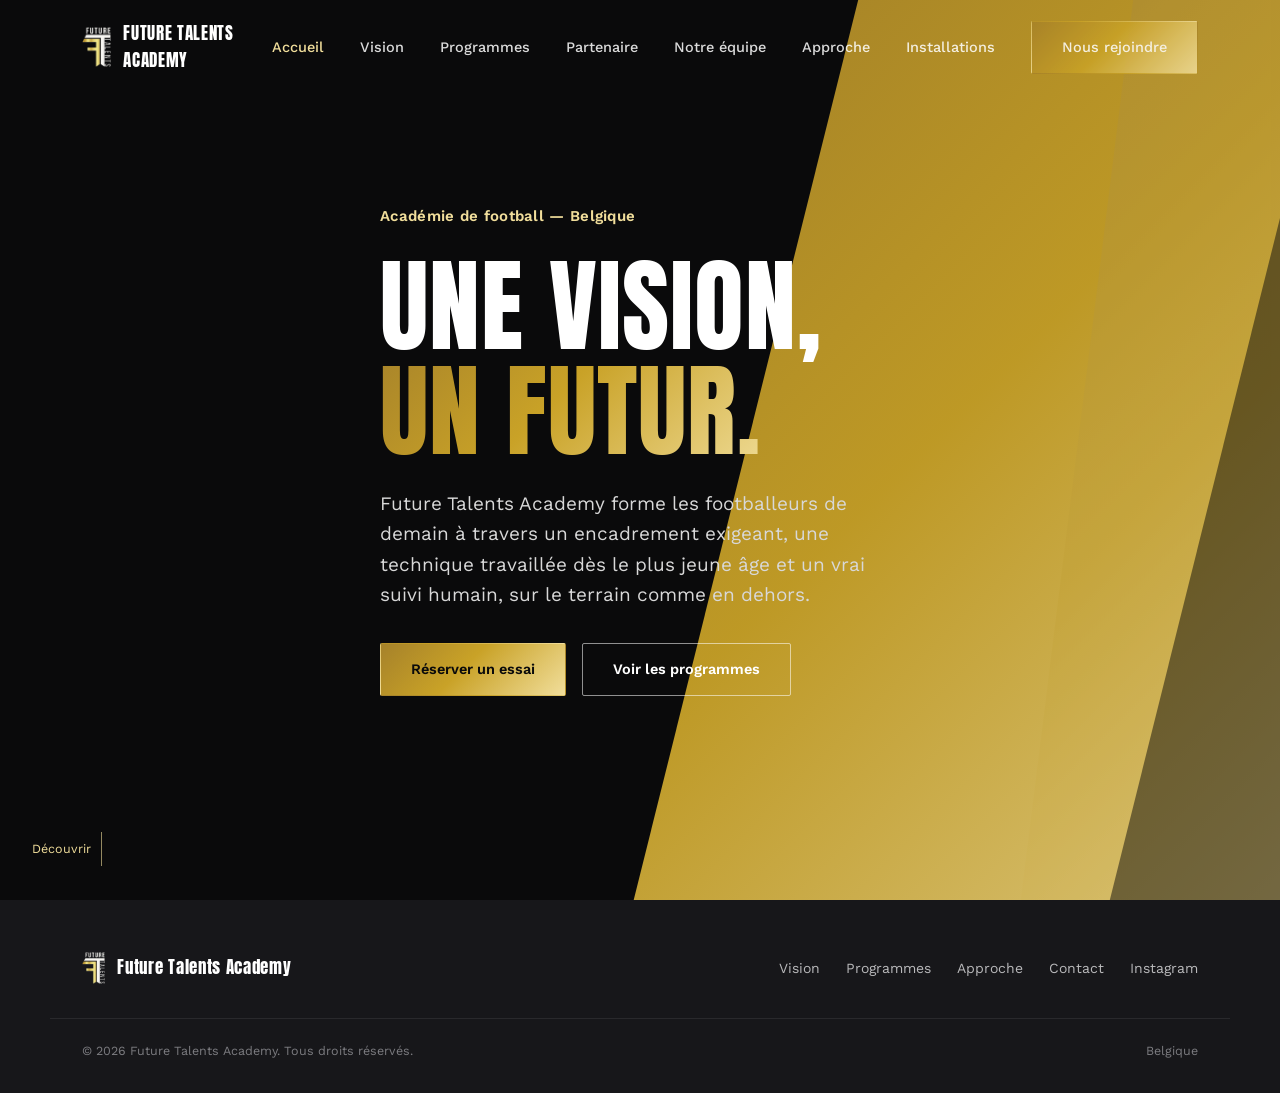
==== index.html @ 333c2875 "Add files via upload" ====
<!DOCTYPE html>
<html lang="fr">
<head>
<meta charset="UTF-8">
<meta name="viewport" content="width=device-width, initial-scale=1.0">
<title>Future Talents Academy — Une vision, un futur</title>
<meta name="description" content="Future Talents Academy — académie de football en Belgique. Formation technique, mentale et collective pour les joueurs de demain.">
<link rel="preconnect" href="https://fonts.googleapis.com">
<link rel="preconnect" href="https://fonts.gstatic.com" crossorigin>
<link href="https://fonts.googleapis.com/css2?family=Anton&family=Work+Sans:ital,wght@0,400;0,500;0,600;0,700;1,400&display=swap" rel="stylesheet">
<link rel="stylesheet" href="styles.css">
</head>
<body>

<header id="siteHeader">
  <div class="wrap">
    <a class="brand" href="index.html">
      <img src="[data-uri]" alt="Future Talents Academy">
      <span>FUTURE TALENTS<br>ACADEMY</span>
    </a>
    <nav class="links" id="navLinks">
      <a href="index.html" class="current">Accueil</a>
      <a href="vision.html">Vision</a>
      <a href="programmes.html">Programmes</a>
      <a href="partenaire.html">Partenaire</a>
      <a href="equipe.html">Notre équipe</a>
      <a href="approche.html">Approche</a>
      <a href="installations.html">Installations</a>
      <a href="contact.html" class="btn btn-gold">Nous rejoindre</a>
    </nav>
    <button class="nav-toggle" id="navToggle" aria-label="Ouvrir le menu" aria-expanded="false">
      <span></span><span></span><span></span>
    </button>
  </div>
</header>

<section class="hero" id="top">
  <div class="hero-flag"></div>
  <div class="hero-flag two"></div>
  <div class="wrap">
    <p class="kicker hero-reveal">Académie de football — Belgique</p>
    <h1 class="hero-reveal d1">Une vision,<br><em>un futur.</em></h1>
    <p class="lead hero-reveal d2">Future Talents Academy forme les footballeurs de demain à travers un encadrement exigeant, une technique travaillée dès le plus jeune âge et un vrai suivi humain, sur le terrain comme en dehors.</p>
    <div class="hero-ctas hero-reveal d3">
      <a href="contact.html" class="btn btn-gold">Réserver un essai</a>
      <a href="programmes.html" class="btn btn-outline">Voir les programmes</a>
    </div>
  </div>
  <div class="scroll-cue">Découvrir</div>
</section>

<footer>
  <div class="wrap">
    <a class="brand" href="index.html">
      <img src="[data-uri]" alt="Future Talents Academy" style="height:32px;">
      <span>Future Talents Academy</span>
    </a>
    <div class="foot-links">
      <a href="vision.html">Vision</a>
      <a href="programmes.html">Programmes</a>
      <a href="approche.html">Approche</a>
      <a href="contact.html">Contact</a>
      <a href="https://www.instagram.com/futuretalentsacademy/" target="_blank" rel="noopener">Instagram</a>
    </div>
  </div>
  <div class="wrap foot-bottom">
    <span>© 2026 Future Talents Academy. Tous droits réservés.</span>
    <span>Belgique</span>
  </div>
</footer>

<script src="script.js"></script>
</body>
</html>
---- styles.css ----
:root{
    --noir: #0a0a0b;
    --anthracite: #17171a;
    --creme: #f6f5f1;
    --blanc: #ffffff;
    --or-fonce: #a6822a;
    --or: #c9a227;
    --or-clair: #f1de9b;
    --gold-grad: linear-gradient(135deg, var(--or-fonce) 0%, var(--or) 45%, var(--or-clair) 100%);
    --text-muted: #8a8a8f;
    --max: 1180px;
  }

  *{ box-sizing:border-box; margin:0; padding:0; }
  html{ scroll-behavior:smooth; }
  body{
    font-family:'Work Sans', sans-serif;
    color: var(--noir);
    background: var(--creme);
    line-height:1.6;
    -webkit-font-smoothing:antialiased;
  }
  img{ max-width:100%; display:block; }
  a{ color:inherit; text-decoration:none; }
  h1,h2,h3{ font-family:'Anton', sans-serif; text-transform:uppercase; font-weight:400; letter-spacing:0.01em; line-height:1.02; }
  .wrap{ max-width:var(--max); margin:0 auto; padding:0 32px; }
  section{ padding:120px 0; }
  @media(max-width:720px){ section{ padding:80px 0; } .wrap{ padding:0 22px; } }

  /* focus visibility */
  a:focus-visible, button:focus-visible, input:focus-visible, textarea:focus-visible{
    outline:2px solid var(--or); outline-offset:3px;
  }
  @media (prefers-reduced-motion: reduce){
    *{ animation-duration:0.001ms !important; animation-iteration-count:1 !important; transition-duration:0.001ms !important; scroll-behavior:auto !important; }
  }

  /* ---------- NAV ---------- */
  header{
    position:fixed; top:0; left:0; right:0; z-index:100;
    padding:20px 0;
    transition: background 0.35s ease, padding 0.35s ease, box-shadow .35s ease;
  }
  header .wrap{ display:flex; align-items:center; justify-content:space-between; }
  header.scrolled{ background:rgba(10,10,11,0.92); padding:12px 0; box-shadow:0 6px 24px rgba(0,0,0,.25); backdrop-filter: blur(6px); }
  .brand{ display:flex; align-items:center; gap:12px; }
  .brand img{ height:40px; width:auto; }
  .brand span{ font-family:'Anton', sans-serif; font-size:17px; letter-spacing:0.04em; color:var(--blanc); }
  nav.links{ display:flex; gap:36px; align-items:center; }
  nav.links a{ color:var(--blanc); font-size:14.5px; font-weight:500; opacity:.85; transition:opacity .2s ease; position:relative; }
  nav.links a:hover{ opacity:1; }
  .btn{
    display:inline-flex; align-items:center; justify-content:center;
    padding:14px 30px; font-size:14.5px; font-weight:600;
    border-radius:2px; border:1px solid transparent; cursor:pointer;
    transition: transform .2s ease, box-shadow .2s ease, background .2s ease, color .2s ease;
  }
  .btn-gold{ background:var(--gold-grad); color:var(--noir); }
  .btn-gold:hover{ transform:translateY(-2px); box-shadow:0 10px 24px rgba(201,162,39,.35); }
  .btn-outline{ border-color:rgba(255,255,255,.55); color:var(--blanc); background:transparent; }
  .btn-outline:hover{ border-color:var(--or-clair); color:var(--or-clair); }
  .nav-toggle{ display:none; background:none; border:0; width:34px; height:24px; position:relative; cursor:pointer; }
  .nav-toggle span{ position:absolute; left:0; right:0; height:2px; background:var(--blanc); transition:.3s; }
  .nav-toggle span:nth-child(1){ top:0; }
  .nav-toggle span:nth-child(2){ top:11px; }
  .nav-toggle span:nth-child(3){ top:22px; }
  header.open .nav-toggle span:nth-child(1){ transform:translateY(11px) rotate(45deg); }
  header.open .nav-toggle span:nth-child(2){ opacity:0; }
  header.open .nav-toggle span:nth-child(3){ transform:translateY(-11px) rotate(-45deg); }

  @media(max-width:860px){
    nav.links{
      position:fixed; inset:0 0 0 auto; width:min(78vw,340px); height:100vh;
      background:var(--noir); flex-direction:column; justify-content:center; gap:30px;
      transform:translateX(100%); transition:transform .4s ease; padding:40px;
    }
    header.open nav.links{ transform:translateX(0); }
    nav.links a{ font-size:20px; }
    .nav-toggle{ display:block; z-index:110; }
    nav.links .btn{ margin-top:10px; }
  }

  /* ---------- HERO ---------- */
  .hero{
    position:relative; min-height:100vh; display:flex; align-items:center;
    background:var(--noir); color:var(--blanc); overflow:hidden;
    padding-top:120px;
  }
  .hero-flag{
    position:absolute; top:-10%; right:-6%; width:60%; height:130%;
    background:var(--gold-grad);
    clip-path: polygon(38% 0, 100% 0, 62% 100%, 0% 100%);
    opacity:.94;
  }
  .hero-flag.two{
    right:-16%; width:38%; opacity:.5; filter:saturate(0.85);
    clip-path: polygon(30% 0, 100% 0, 70% 100%, 0% 100%);
  }
  .hero .wrap{ position:relative; z-index:2; display:grid; grid-template-columns:1fr; gap:26px; max-width:720px; }
  .hero .kicker{ color:var(--or-clair); font-weight:600; font-size:15px; letter-spacing:.02em; }
  .hero h1{ font-size:clamp(3rem, 8vw, 6.4rem); color:var(--blanc); }
  .hero h1 em{ font-style:normal; background:var(--gold-grad); -webkit-background-clip:text; background-clip:text; color:transparent; }
  .hero p.lead{ font-size:19px; max-width:520px; color:#d8d8d8; }
  .hero-ctas{ display:flex; gap:16px; flex-wrap:wrap; margin-top:6px; }
  .hero-reveal{ opacity:0; transform:translateY(22px); animation:heroIn .9s ease forwards; }
  .hero-reveal.d1{ animation-delay:.1s; }
  .hero-reveal.d2{ animation-delay:.24s; }
  .hero-reveal.d3{ animation-delay:.38s; }
  .hero-reveal.d4{ animation-delay:.52s; }
  @keyframes heroIn{ to{ opacity:1; transform:translateY(0); } }

  .scroll-cue{ position:absolute; bottom:34px; left:32px; z-index:2; color:var(--or-clair); font-size:12.5px; display:flex; align-items:center; gap:10px; }
  .scroll-cue::after{ content:""; width:1px; height:34px; background:var(--or-clair); opacity:.6; }

  /* ---------- SECTION HEADINGS ---------- */
  .section-head{ max-width:640px; margin-bottom:56px; }
  .section-head h2{ font-size:clamp(2.1rem,4.4vw,3.4rem); }
  .section-head p{ margin-top:16px; font-size:17px; color:#4a4a4d; max-width:560px; }
  .on-dark .section-head p{ color:#c7c7c9; }

  /* ---------- VISION / PILIERS ---------- */
  .piliers{ display:grid; grid-template-columns:repeat(3,1fr); gap:2px; background:#e4e2da; border:1px solid #e4e2da; }
  .pilier{ background:var(--creme); padding:44px 34px; }
  .pilier .mark{ width:34px; height:22px; background:var(--gold-grad); clip-path:polygon(22% 0,100% 0,78% 100%,0 100%); margin-bottom:24px; }
  .pilier h3{ font-size:22px; margin-bottom:12px; }
  .pilier p{ color:#54545a; font-size:15.5px; }
  @media(max-width:820px){ .piliers{ grid-template-columns:1fr; } }

  /* ---------- PROGRAMMES ---------- */
  .programmes{ background:var(--anthracite); color:var(--blanc); }
  .prog-grid{ display:grid; grid-template-columns:repeat(4,1fr); gap:1px; background:rgba(255,255,255,.08); }
  .prog-card{ background:var(--anthracite); padding:38px 28px 34px; border-top:3px solid var(--or); }
  .prog-card .age{ font-family:'Anton',sans-serif; font-size:34px; color:var(--or-clair); }
  .prog-card h3{ font-size:19px; margin:14px 0 12px; }
  .prog-card p{ font-size:14.5px; color:#b9b9bb; }
  @media(max-width:980px){ .prog-grid{ grid-template-columns:1fr 1fr; } }
  @media(max-width:560px){ .prog-grid{ grid-template-columns:1fr; } }

  /* ---------- EQUIPE ---------- */
  .equipe{ background:var(--creme); }
  .eq-tabs{ display:flex; gap:10px; margin-bottom:44px; flex-wrap:wrap; }
  .eq-tab{
    padding:12px 22px; border:1px solid #d8d6cb; background:transparent;
    font-family:'Work Sans', sans-serif; font-size:14.5px; font-weight:600; color:#54545a;
    cursor:pointer; border-radius:2px; transition:.2s ease;
  }
  .eq-tab.active{ background:var(--noir); color:var(--blanc); border-color:var(--noir); }
  .eq-panel{ display:none; }
  .eq-panel.active{ display:grid; grid-template-columns:repeat(4,1fr); gap:2px; background:#e4e2da; border:1px solid #e4e2da; }
  .eq-card{ background:var(--blanc); padding:32px 24px; text-align:left; }
  .eq-avatar{
    width:56px; height:56px; border-radius:50%; background:var(--gold-grad);
    display:flex; align-items:center; justify-content:center;
    font-family:'Anton', sans-serif; font-size:19px; color:var(--noir); margin-bottom:18px;
  }
  .eq-card h4{ font-size:16.5px; font-weight:600; }
  .eq-card .eq-tag{ font-size:12.5px; color:var(--or-fonce); font-weight:600; margin-top:3px; }
  .eq-card p{ font-size:14px; color:#5a5a5f; margin-top:10px; }
  @media(max-width:980px){ .eq-panel.active{ grid-template-columns:1fr 1fr; } }
  @media(max-width:560px){ .eq-panel.active{ grid-template-columns:1fr; } }

  /* ---------- PARTENAIRE ---------- */
  .partner{ background:var(--creme); padding:64px 0; border-bottom:1px solid #e4e2da; }
  .partner .wrap{ display:flex; align-items:center; justify-content:space-between; gap:40px; flex-wrap:wrap; }
  .partner-text{ max-width:600px; }
  .partner .eyebrow{ font-size:13px; font-weight:600; color:var(--or-fonce); }
  .partner h3{ font-family:'Anton', sans-serif; font-size:clamp(1.5rem,2.6vw,2.1rem); margin-top:8px; }
  .partner p{ margin-top:10px; font-size:15.5px; color:#54545a; max-width:520px; }
  .partner-badge{
    display:flex; align-items:center; gap:16px; padding:14px 26px;
    border:1px solid #dcdace; background:var(--blanc); flex:none;
  }
  .partner-badge img{ height:56px; width:auto; }
  .partner-badge span{ font-family:'Anton', sans-serif; font-size:17px; letter-spacing:.01em; }
  @media(max-width:640px){ .partner .wrap{ flex-direction:column; align-items:flex-start; } }

  /* ---------- APPROCHE / QUOTE ---------- */
  .approche .wrap{ display:grid; grid-template-columns:1.1fr .9fr; gap:70px; align-items:start; }
  .approche blockquote{ font-family:'Anton', sans-serif; font-size:clamp(1.9rem,3.6vw,2.9rem); line-height:1.14; text-transform:none; }
  .approche blockquote span{ display:block; }
  .approche-values{ display:flex; flex-direction:column; gap:22px; padding-top:8px; }
  .val{ display:flex; gap:16px; align-items:flex-start; border-top:1px solid #e0ded4; padding-top:18px; }
  .val .mark{ width:10px; height:10px; margin-top:6px; background:var(--gold-grad); flex:none; transform:rotate(20deg); }
  .val h4{ font-size:16.5px; font-weight:600; }
  .val p{ font-size:14.5px; color:#5a5a5f; margin-top:4px; }
  @media(max-width:860px){ .approche .wrap{ grid-template-columns:1fr; } }

  /* ---------- INSTALLATIONS ---------- */
  .installations{ background:var(--creme); }
  .inst-grid{ display:grid; grid-template-columns:1.3fr .7fr; grid-template-rows:220px 220px; gap:18px; }
  .inst-grid > div{ position:relative; overflow:hidden; border-radius:2px; }
  .inst-a{ grid-row:1/3; }
  .inst-tile{ width:100%; height:100%; background:var(--noir); position:relative; background-size:cover; background-position:center; }
  .inst-tile .cap{ position:absolute; left:0; right:0; bottom:0; padding:20px 22px; color:var(--blanc); z-index:2; }
  .inst-tile .cap h4{ font-family:'Anton',sans-serif; font-size:17px; }
  .inst-tile .cap p{ font-size:13px; color:#cfcfd1; margin-top:4px; }
  .inst-tile::before{ content:""; position:absolute; inset:0; background:linear-gradient(0deg, rgba(0,0,0,.78) 0%, rgba(0,0,0,.05) 55%); z-index:1; }
  .pitch::after{ content:""; position:absolute; inset:0; background-image:repeating-linear-gradient( 90deg, rgba(255,255,255,.05) 0 2px, transparent 2px 90px); }
  .goldwash::after{ content:""; position:absolute; inset:0; background:var(--gold-grad); opacity:.28; mix-blend-mode:overlay; }
  @media(max-width:760px){ .inst-grid{ grid-template-columns:1fr; grid-template-rows:auto; } .inst-a{ grid-row:auto; height:220px; } }

  /* ---------- CONTACT ---------- */
  .contact{ background:var(--noir); color:var(--blanc); position:relative; overflow:hidden; }
  .contact .wrap{ display:grid; grid-template-columns:.9fr 1.1fr; gap:70px; position:relative; z-index:2; }
  .contact h2{ font-size:clamp(2.1rem,4.4vw,3.2rem); }
  .contact-info p.lead{ color:#c7c7c9; margin-top:16px; font-size:16px; max-width:420px; }
  .info-list{ margin-top:36px; display:flex; flex-direction:column; gap:20px; }
  .info-list a, .info-list div{ display:flex; flex-direction:column; gap:2px; font-size:15px; }
  .info-list .label{ color:var(--or-clair); font-size:12.5px; font-weight:600; letter-spacing:.03em; }
  .form-grid{ display:grid; grid-template-columns:1fr 1fr; gap:16px; }
  .form-grid .full{ grid-column:1/-1; }
  label{ display:block; font-size:13px; color:#c7c7c9; margin-bottom:7px; }
  input, textarea, select{
    width:100%; background:rgba(255,255,255,.06); border:1px solid rgba(255,255,255,.18);
    color:var(--blanc); padding:13px 14px; font-family:inherit; font-size:14.5px; border-radius:2px;
  }
  input::placeholder, textarea::placeholder{ color:#77777a; }
  textarea{ resize:vertical; min-height:100px; }
  form .submit-row{ margin-top:8px; display:flex; align-items:center; gap:18px; flex-wrap:wrap; }
  .form-note{ font-size:13px; color:#8a8a8f; }
  .form-success{ display:none; color:var(--or-clair); font-size:14.5px; margin-top:14px; }
  .form-success.show{ display:block; }

  /* ---------- FOOTER ---------- */
  footer{ background:var(--anthracite); color:#b9b9bb; padding:52px 0 32px; }
  footer .wrap{ display:flex; justify-content:space-between; align-items:center; flex-wrap:wrap; gap:24px; }
  footer .brand span{ color:var(--blanc); }
  .foot-links{ display:flex; gap:26px; flex-wrap:wrap; font-size:14px; }
  .foot-links a:hover{ color:var(--or-clair); }
  .foot-bottom{ border-top:1px solid rgba(255,255,255,.08); margin-top:34px; padding-top:22px; font-size:12.5px; display:flex; justify-content:space-between; flex-wrap:wrap; gap:10px; color:#7c7c80; }

/* ---------- NAV ACTIVE STATE (multi-page) ---------- */
nav.links a.current{ opacity:1; }
nav.links a.current:not(.btn){ color:var(--or-clair); }
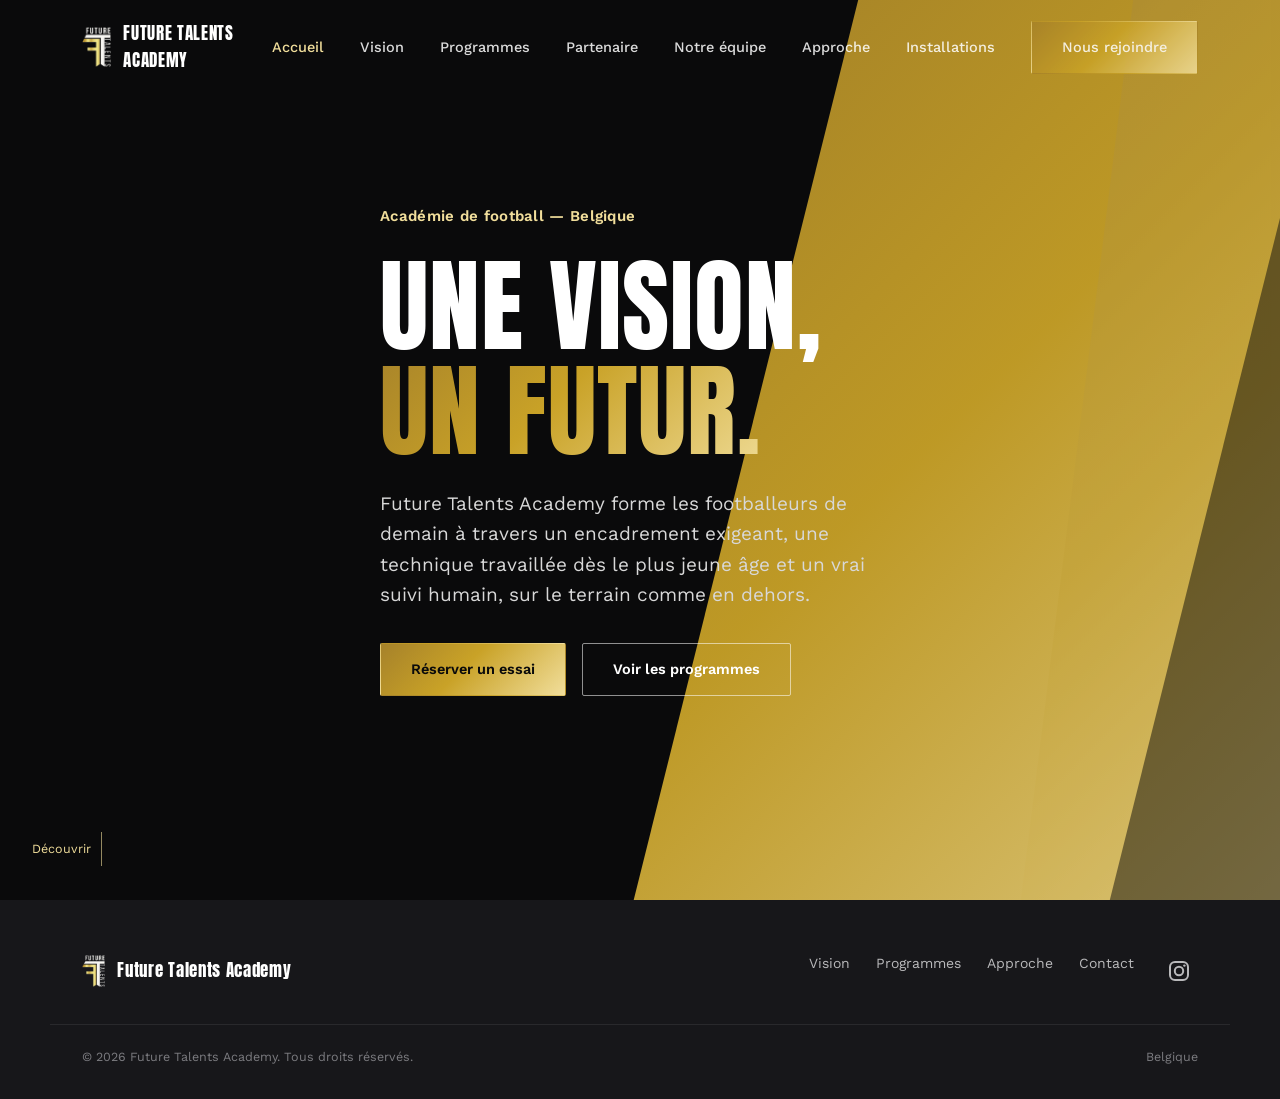
==== commit 21ccc81a: "Add files via upload" ====
--- a/index.html
+++ b/index.html
@@ -60,7 +60,7 @@
       <a href="programmes.html">Programmes</a>
       <a href="approche.html">Approche</a>
       <a href="contact.html">Contact</a>
-      <a href="https://www.instagram.com/futuretalentsacademy/" target="_blank" rel="noopener">Instagram</a>
+      <a class="instagram-link" href="https://www.instagram.com/futuretalentsacademy/" target="_blank" rel="noopener" aria-label="Instagram du club" title="Instagram du club"><svg class="instagram-icon" viewBox="0 0 24 24" aria-hidden="true" focusable="false"><rect x="3" y="3" width="18" height="18" rx="5" ry="5" fill="none" stroke="currentColor" stroke-width="2"/><circle cx="12" cy="12" r="4.2" fill="none" stroke="currentColor" stroke-width="2"/><circle cx="17.4" cy="6.6" r="1.2" fill="currentColor"/></svg></a>
     </div>
   </div>
   <div class="wrap foot-bottom">
--- a/styles.css
+++ b/styles.css
@@ -166,12 +166,12 @@
   .partner-text{ max-width:600px; }
   .partner .eyebrow{ font-size:13px; font-weight:600; color:var(--or-fonce); }
   .partner h3{ font-family:'Anton', sans-serif; font-size:clamp(1.5rem,2.6vw,2.1rem); margin-top:8px; }
-  .partner p{ margin-top:10px; font-size:15.5px; color:#54545a; max-width:520px; }
+  .partner p{ margin-top:10px; font-size:15.5px; color:#54545a; max-width:520px; text-align:justify; }
   .partner-badge{
     display:flex; align-items:center; gap:16px; padding:14px 26px;
     border:1px solid #dcdace; background:var(--blanc); flex:none;
   }
-  .partner-badge img{ height:56px; width:auto; }
+  .partner-badge img{ height:110px; width:auto; }
   .partner-badge span{ font-family:'Anton', sans-serif; font-size:17px; letter-spacing:.01em; }
   @media(max-width:640px){ .partner .wrap{ flex-direction:column; align-items:flex-start; } }
 
@@ -233,3 +233,35 @@
 /* ---------- NAV ACTIVE STATE (multi-page) ---------- */
 nav.links a.current{ opacity:1; }
 nav.links a.current:not(.btn){ color:var(--or-clair); }
+
+/* Photos des joueurs dans la page équipe */
+.eq-photo-link,
+.eq-avatar-link{ display:block; width:max-content; text-decoration:none; color:inherit; }
+.eq-photo{
+  width:96px; height:96px; border-radius:50%; overflow:hidden; margin:0 auto 16px;
+  background:#f2f0e9; display:flex; align-items:center; justify-content:center;
+}
+.eq-photo img{ width:100%; height:100%; object-fit:contain; display:block; }
+.eq-photo-link:hover .eq-photo,
+.eq-avatar-link:hover .eq-avatar{ transform:scale(1.04); }
+.eq-photo, .eq-avatar{ transition:transform .2s ease; }
+/* Instagram */
+.instagram-link {
+  display: inline-flex;
+  align-items: center;
+  justify-content: center;
+  width: 38px;
+  height: 38px;
+  border-radius: 50%;
+  color: inherit;
+  text-decoration: none;
+  transition: transform .2s ease, opacity .2s ease;
+}
+.instagram-link:hover {
+  transform: scale(1.1);
+  opacity: .8;
+}
+.instagram-icon {
+  width: 24px;
+  height: 24px;
+}
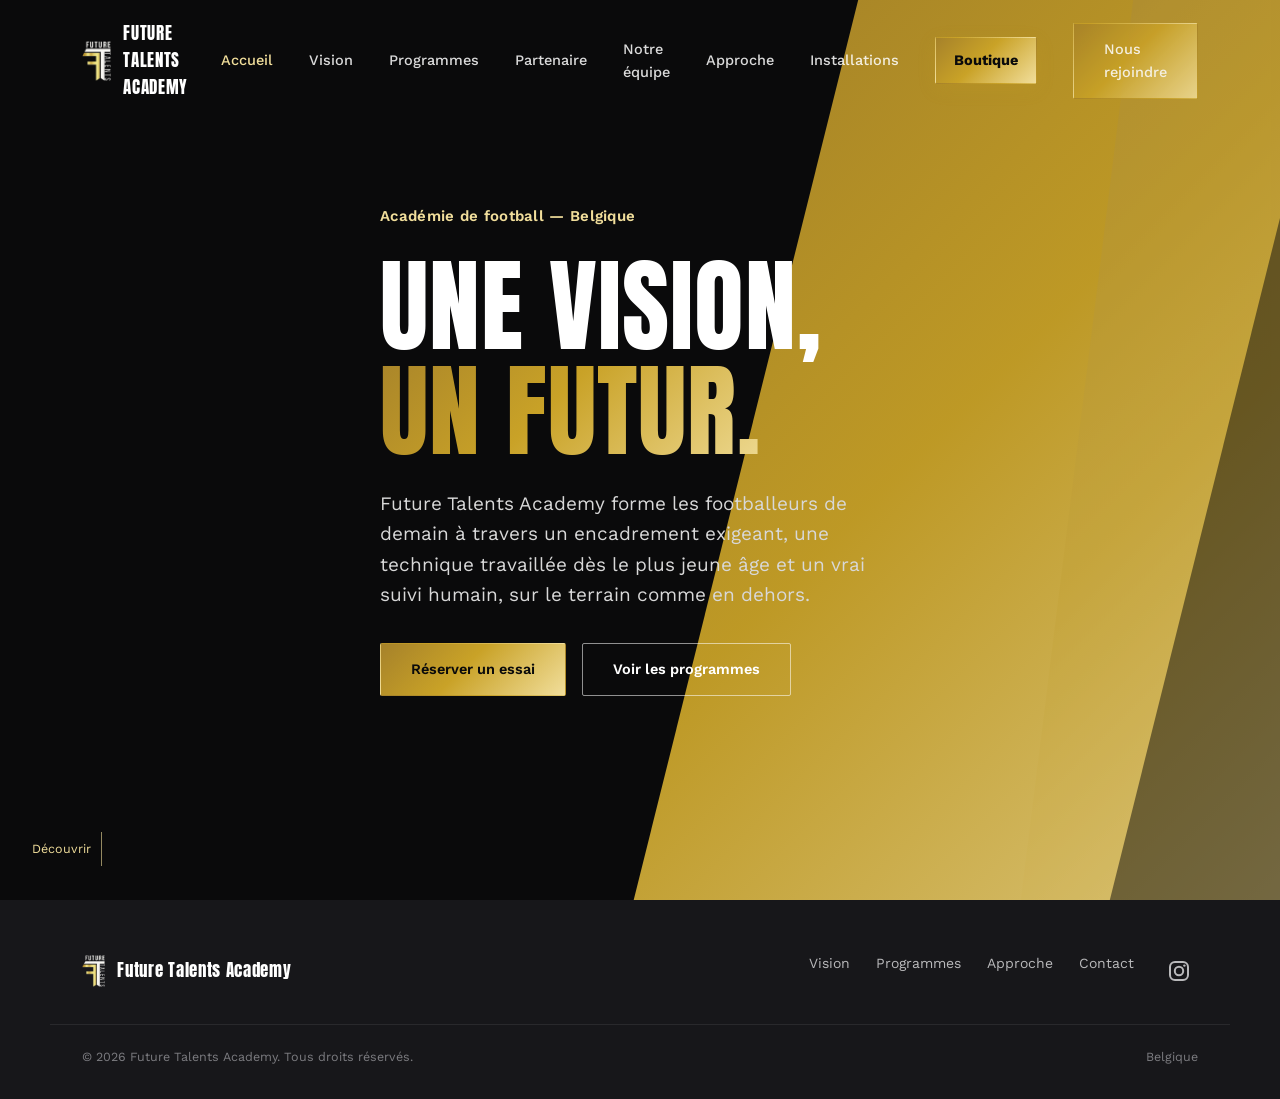
==== commit b8c46622: "Add files via upload" ====
--- a/index.html
+++ b/index.html
@@ -26,6 +26,7 @@
       <a href="equipe.html">Notre équipe</a>
       <a href="approche.html">Approche</a>
       <a href="installations.html">Installations</a>
+      <a href="boutique.html" class="btn btn-boutique">Boutique</a>
       <a href="contact.html" class="btn btn-gold">Nous rejoindre</a>
     </nav>
     <button class="nav-toggle" id="navToggle" aria-label="Ouvrir le menu" aria-expanded="false">
--- a/styles.css
+++ b/styles.css
@@ -265,3 +265,22 @@
   width: 24px;
   height: 24px;
 }
+
+
+/* Boutique */
+.btn-boutique{background:var(--gold-grad);color:var(--noir)!important;opacity:1!important;padding:11px 18px;font-weight:700!important;border-radius:2px;box-shadow:0 5px 18px rgba(201,162,39,.16)}
+.btn-boutique:hover{transform:translateY(-2px);box-shadow:0 10px 24px rgba(201,162,39,.32)}
+.btn-boutique.current{box-shadow:0 0 0 2px rgba(241,222,155,.45),0 8px 22px rgba(201,162,39,.25)}
+.boutique-page{background:var(--creme);min-height:100vh}
+.boutique-hero{position:relative;overflow:hidden;background:var(--noir);color:var(--blanc);padding:170px 0 90px}
+.boutique-hero:before{content:"";position:absolute;top:-20%;right:-10%;width:52%;height:145%;background:var(--gold-grad);clip-path:polygon(34% 0,100% 0,66% 100%,0 100%);opacity:.9}
+.boutique-hero:after{content:"";position:absolute;top:-15%;right:-18%;width:38%;height:135%;background:var(--gold-grad);clip-path:polygon(30% 0,100% 0,70% 100%,0 100%);opacity:.32}
+.boutique-hero .wrap{position:relative;z-index:2}.boutique-kicker{color:var(--or-clair);font-size:14px;font-weight:600;letter-spacing:.08em;text-transform:uppercase;margin-bottom:14px}
+.boutique-hero h1{color:var(--blanc);font-size:clamp(3.2rem,8vw,6.5rem);max-width:720px}.boutique-hero h1 em{font-style:normal;background:var(--gold-grad);-webkit-background-clip:text;background-clip:text;color:transparent}
+.boutique-lead{margin-top:24px;max-width:560px;color:#d8d8d8;font-size:18px}.boutique-strip{height:6px;background:var(--gold-grad)}
+.boutique-section{padding:90px 0}.boutique-head{margin-bottom:42px}.boutique-head h2{font-size:clamp(2.1rem,4vw,3.4rem)}.boutique-head p{color:#68686d;max-width:620px;margin-top:12px}
+.boutique-grid{display:grid;grid-template-columns:repeat(2,minmax(0,1fr));gap:20px}.shop-card{background:var(--blanc);border:1px solid #e3e0d8;padding:28px;display:flex;flex-direction:column;gap:20px;transition:transform .2s ease,box-shadow .2s ease,border-color .2s ease}.shop-card:hover{transform:translateY(-3px);box-shadow:0 16px 35px rgba(10,10,11,.08);border-color:rgba(201,162,39,.55)}
+.shop-card-top{display:flex;align-items:center;gap:18px}.shop-icon{width:58px;height:58px;flex:none;color:var(--or-fonce)}.shop-name{font-family:'Anton',sans-serif;text-transform:uppercase;font-size:25px;line-height:1}.shop-price{margin-top:6px;color:var(--or-fonce);font-size:15px;font-weight:700}
+.shop-controls{display:flex;gap:10px;align-items:center;flex-wrap:wrap;margin-top:auto}.shop-controls select{flex:1;min-width:145px;border:1px solid #dedbd2;background:#fff;padding:11px 12px;font:inherit}.shop-qty{display:flex;align-items:center;border:1px solid #dedbd2}.shop-qty button{width:38px;height:42px;border:0;background:transparent;font-size:18px;cursor:pointer}.shop-qty span{width:30px;text-align:center;font-size:14px}.shop-add{border:0;background:var(--noir);color:var(--blanc);padding:12px 17px;font:600 14px 'Work Sans',sans-serif;cursor:pointer;transition:background .2s ease,color .2s ease,transform .2s ease}.shop-add:hover{background:var(--or);color:var(--noir);transform:translateY(-1px)}.shop-add.added{background:var(--or-clair);color:var(--noir)}
+.boutique-order{background:var(--anthracite);color:var(--blanc);padding:90px 0}.boutique-order h2{color:var(--blanc)}.order-intro{color:#aaaab0;max-width:620px;margin-top:12px;margin-bottom:35px}.order-list{list-style:none;margin:0 0 24px;padding:0;border-top:1px solid #303035}.order-list li{display:flex;justify-content:space-between;gap:20px;padding:16px 0;border-bottom:1px solid #303035}.order-item-name{color:#f2f2f0}.order-item-meta{color:#9999a0;font-size:13px}.order-remove{border:0;background:transparent;color:#9999a0;text-decoration:underline;cursor:pointer;margin-left:12px}.shop-empty{color:#898990;font-size:14px;padding:16px 0}.order-total{display:flex;justify-content:space-between;border-top:1px solid var(--or);padding-top:17px;margin-bottom:34px;font-size:20px;font-weight:700}.order-form{display:grid;grid-template-columns:1fr 1fr;gap:15px;max-width:620px}.order-form label{display:flex;flex-direction:column;gap:7px;color:#c8c8ca;font-size:13px}.order-form input{padding:12px;border:1px solid #39393f;background:#0f0f11;color:var(--blanc);font:14px 'Work Sans',sans-serif}.order-form .full,.order-submit{grid-column:1/-1}.order-submit{border:0;background:var(--gold-grad);color:var(--noir);padding:14px 20px;font:700 15px 'Work Sans',sans-serif;cursor:pointer;margin-top:5px}.order-submit:disabled{opacity:.35;cursor:not-allowed}.order-note{max-width:620px;color:#898990;font-size:13px;margin-top:17px}
+@media(max-width:900px){nav.links{gap:20px}}@media(max-width:720px){.boutique-hero{padding:140px 0 75px}.boutique-hero:before{right:-45%;width:85%;opacity:.55}.boutique-hero:after{right:-50%;width:65%;opacity:.2}.boutique-grid{grid-template-columns:1fr}.boutique-section,.boutique-order{padding:70px 0}.order-form{grid-template-columns:1fr}.order-form .full,.order-submit{grid-column:auto}.shop-controls select{min-width:130px}}
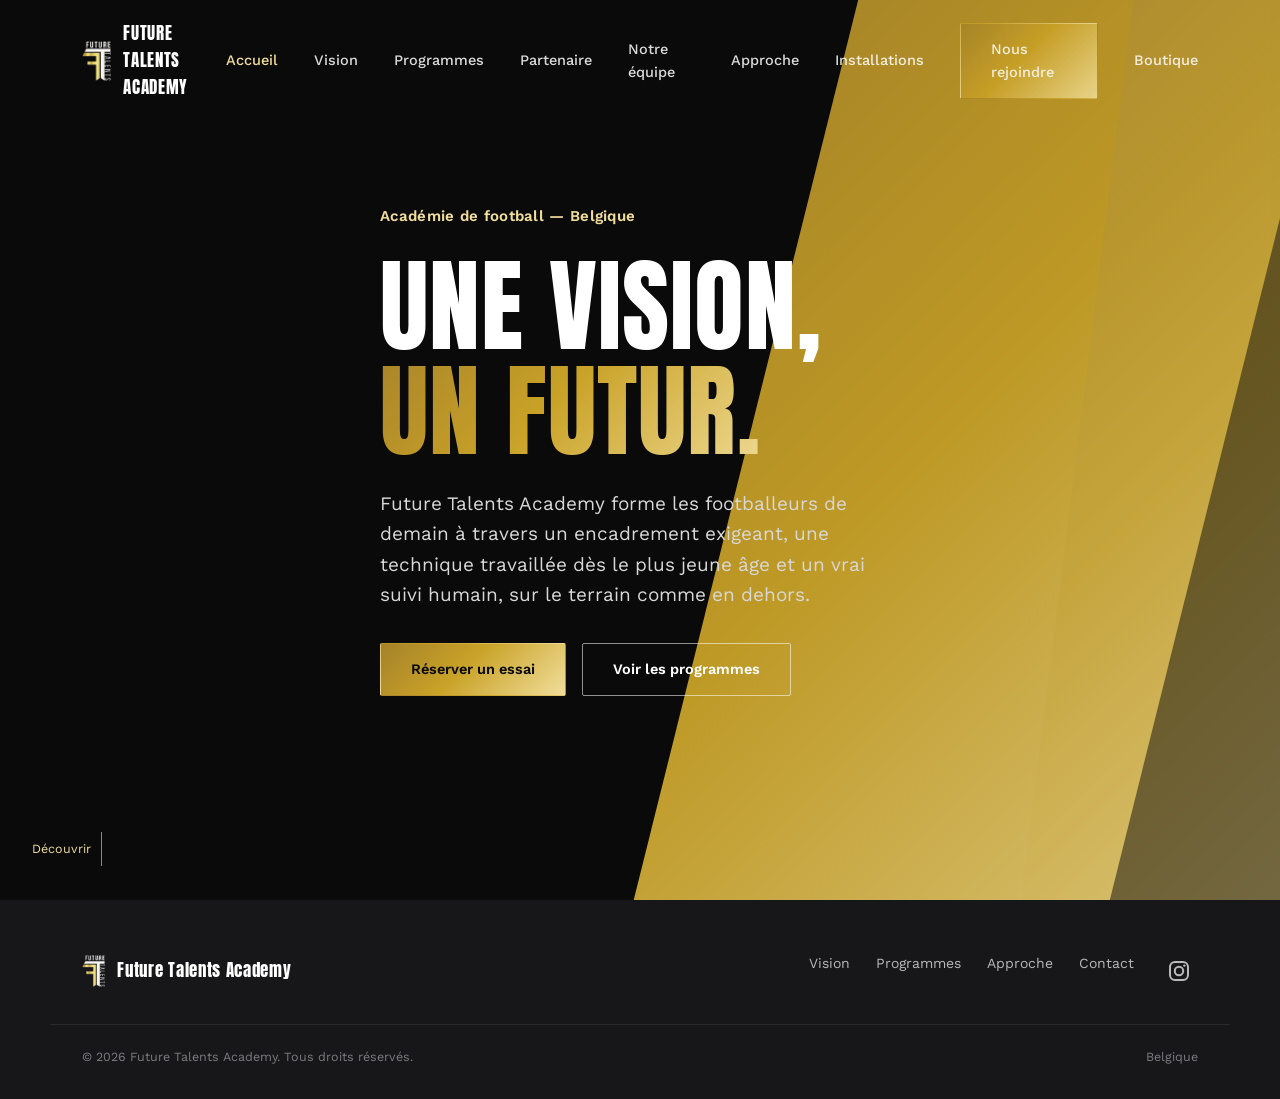
==== commit c12b98f4: "Add files via upload" ====
--- a/index.html
+++ b/index.html
@@ -9,6 +9,14 @@
 <link rel="preconnect" href="https://fonts.gstatic.com" crossorigin>
 <link href="https://fonts.googleapis.com/css2?family=Anton&family=Work+Sans:ital,wght@0,400;0,500;0,600;0,700;1,400&display=swap" rel="stylesheet">
 <link rel="stylesheet" href="styles.css">
+
+<style>
+.shop-link {
+  display: inline-block;
+  text-decoration: none;
+  cursor: pointer;
+}
+</style>
 </head>
 <body>
 
@@ -26,9 +34,9 @@
       <a href="equipe.html">Notre équipe</a>
       <a href="approche.html">Approche</a>
       <a href="installations.html">Installations</a>
-      <a href="boutique.html" class="btn btn-boutique">Boutique</a>
       <a href="contact.html" class="btn btn-gold">Nous rejoindre</a>
-    </nav>
+      <a href="boutique.html" class="shop-link">Boutique</a>
+</nav>
     <button class="nav-toggle" id="navToggle" aria-label="Ouvrir le menu" aria-expanded="false">
       <span></span><span></span><span></span>
     </button>
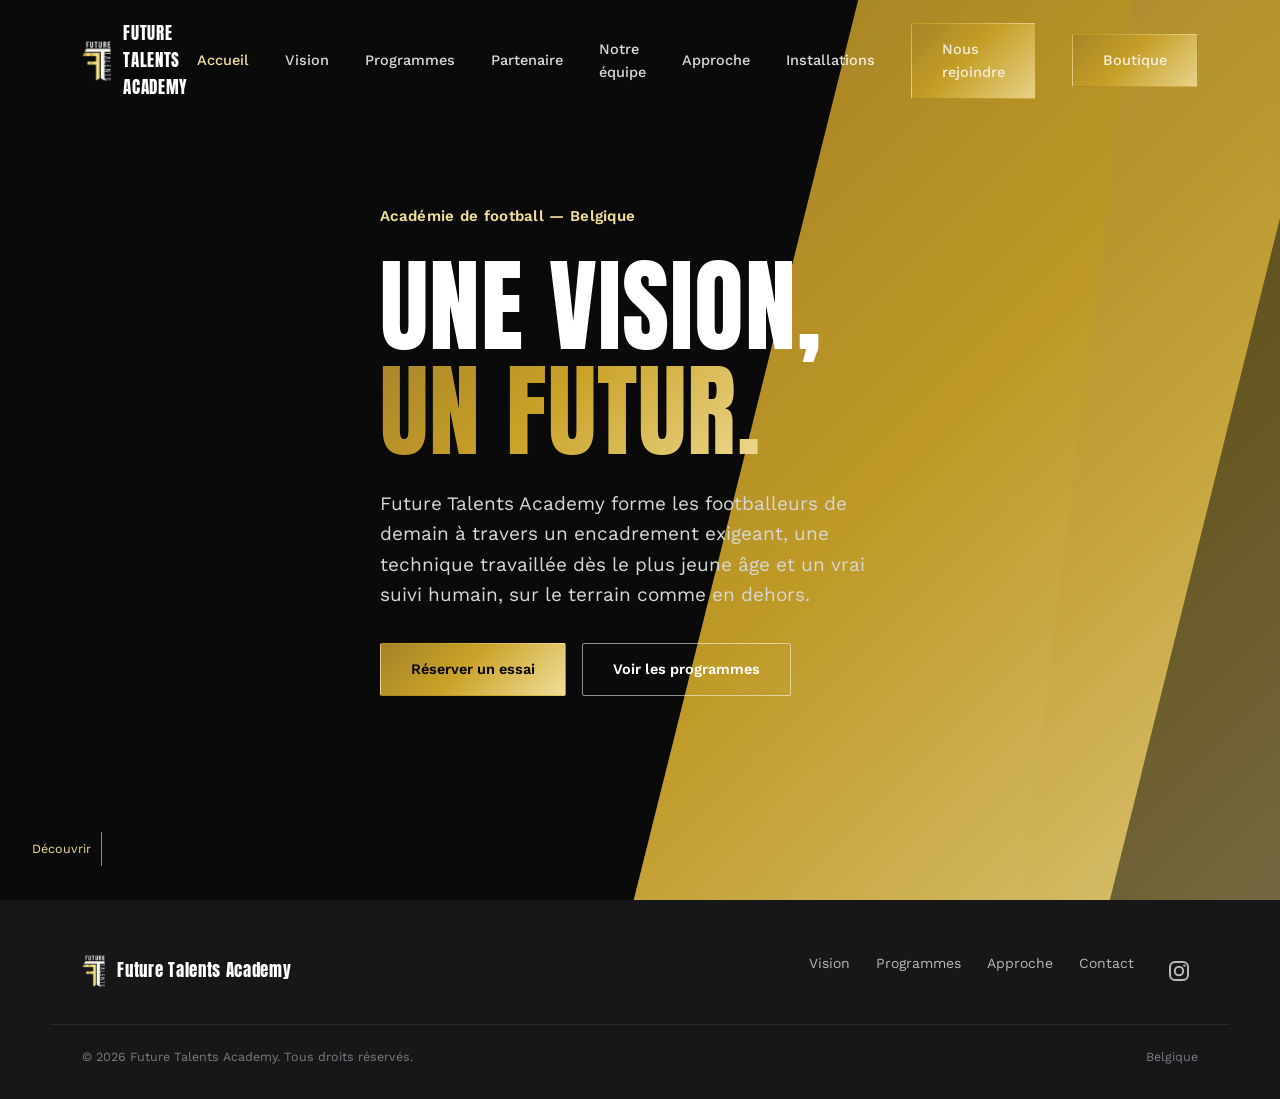
==== commit 85b1bf79: "Add files via upload" ====
--- a/index.html
+++ b/index.html
@@ -10,13 +10,6 @@
 <link href="https://fonts.googleapis.com/css2?family=Anton&family=Work+Sans:ital,wght@0,400;0,500;0,600;0,700;1,400&display=swap" rel="stylesheet">
 <link rel="stylesheet" href="styles.css">
 
-<style>
-.shop-link {
-  display: inline-block;
-  text-decoration: none;
-  cursor: pointer;
-}
-</style>
 </head>
 <body>
 
@@ -35,7 +28,7 @@
       <a href="approche.html">Approche</a>
       <a href="installations.html">Installations</a>
       <a href="contact.html" class="btn btn-gold">Nous rejoindre</a>
-      <a href="boutique.html" class="shop-link">Boutique</a>
+      <a href="boutique.html" class="btn btn-gold">Boutique</a>
 </nav>
     <button class="nav-toggle" id="navToggle" aria-label="Ouvrir le menu" aria-expanded="false">
       <span></span><span></span><span></span>
--- a/styles.css
+++ b/styles.css
@@ -265,22 +265,3 @@
   width: 24px;
   height: 24px;
 }
-
-
-/* Boutique */
-.btn-boutique{background:var(--gold-grad);color:var(--noir)!important;opacity:1!important;padding:11px 18px;font-weight:700!important;border-radius:2px;box-shadow:0 5px 18px rgba(201,162,39,.16)}
-.btn-boutique:hover{transform:translateY(-2px);box-shadow:0 10px 24px rgba(201,162,39,.32)}
-.btn-boutique.current{box-shadow:0 0 0 2px rgba(241,222,155,.45),0 8px 22px rgba(201,162,39,.25)}
-.boutique-page{background:var(--creme);min-height:100vh}
-.boutique-hero{position:relative;overflow:hidden;background:var(--noir);color:var(--blanc);padding:170px 0 90px}
-.boutique-hero:before{content:"";position:absolute;top:-20%;right:-10%;width:52%;height:145%;background:var(--gold-grad);clip-path:polygon(34% 0,100% 0,66% 100%,0 100%);opacity:.9}
-.boutique-hero:after{content:"";position:absolute;top:-15%;right:-18%;width:38%;height:135%;background:var(--gold-grad);clip-path:polygon(30% 0,100% 0,70% 100%,0 100%);opacity:.32}
-.boutique-hero .wrap{position:relative;z-index:2}.boutique-kicker{color:var(--or-clair);font-size:14px;font-weight:600;letter-spacing:.08em;text-transform:uppercase;margin-bottom:14px}
-.boutique-hero h1{color:var(--blanc);font-size:clamp(3.2rem,8vw,6.5rem);max-width:720px}.boutique-hero h1 em{font-style:normal;background:var(--gold-grad);-webkit-background-clip:text;background-clip:text;color:transparent}
-.boutique-lead{margin-top:24px;max-width:560px;color:#d8d8d8;font-size:18px}.boutique-strip{height:6px;background:var(--gold-grad)}
-.boutique-section{padding:90px 0}.boutique-head{margin-bottom:42px}.boutique-head h2{font-size:clamp(2.1rem,4vw,3.4rem)}.boutique-head p{color:#68686d;max-width:620px;margin-top:12px}
-.boutique-grid{display:grid;grid-template-columns:repeat(2,minmax(0,1fr));gap:20px}.shop-card{background:var(--blanc);border:1px solid #e3e0d8;padding:28px;display:flex;flex-direction:column;gap:20px;transition:transform .2s ease,box-shadow .2s ease,border-color .2s ease}.shop-card:hover{transform:translateY(-3px);box-shadow:0 16px 35px rgba(10,10,11,.08);border-color:rgba(201,162,39,.55)}
-.shop-card-top{display:flex;align-items:center;gap:18px}.shop-icon{width:58px;height:58px;flex:none;color:var(--or-fonce)}.shop-name{font-family:'Anton',sans-serif;text-transform:uppercase;font-size:25px;line-height:1}.shop-price{margin-top:6px;color:var(--or-fonce);font-size:15px;font-weight:700}
-.shop-controls{display:flex;gap:10px;align-items:center;flex-wrap:wrap;margin-top:auto}.shop-controls select{flex:1;min-width:145px;border:1px solid #dedbd2;background:#fff;padding:11px 12px;font:inherit}.shop-qty{display:flex;align-items:center;border:1px solid #dedbd2}.shop-qty button{width:38px;height:42px;border:0;background:transparent;font-size:18px;cursor:pointer}.shop-qty span{width:30px;text-align:center;font-size:14px}.shop-add{border:0;background:var(--noir);color:var(--blanc);padding:12px 17px;font:600 14px 'Work Sans',sans-serif;cursor:pointer;transition:background .2s ease,color .2s ease,transform .2s ease}.shop-add:hover{background:var(--or);color:var(--noir);transform:translateY(-1px)}.shop-add.added{background:var(--or-clair);color:var(--noir)}
-.boutique-order{background:var(--anthracite);color:var(--blanc);padding:90px 0}.boutique-order h2{color:var(--blanc)}.order-intro{color:#aaaab0;max-width:620px;margin-top:12px;margin-bottom:35px}.order-list{list-style:none;margin:0 0 24px;padding:0;border-top:1px solid #303035}.order-list li{display:flex;justify-content:space-between;gap:20px;padding:16px 0;border-bottom:1px solid #303035}.order-item-name{color:#f2f2f0}.order-item-meta{color:#9999a0;font-size:13px}.order-remove{border:0;background:transparent;color:#9999a0;text-decoration:underline;cursor:pointer;margin-left:12px}.shop-empty{color:#898990;font-size:14px;padding:16px 0}.order-total{display:flex;justify-content:space-between;border-top:1px solid var(--or);padding-top:17px;margin-bottom:34px;font-size:20px;font-weight:700}.order-form{display:grid;grid-template-columns:1fr 1fr;gap:15px;max-width:620px}.order-form label{display:flex;flex-direction:column;gap:7px;color:#c8c8ca;font-size:13px}.order-form input{padding:12px;border:1px solid #39393f;background:#0f0f11;color:var(--blanc);font:14px 'Work Sans',sans-serif}.order-form .full,.order-submit{grid-column:1/-1}.order-submit{border:0;background:var(--gold-grad);color:var(--noir);padding:14px 20px;font:700 15px 'Work Sans',sans-serif;cursor:pointer;margin-top:5px}.order-submit:disabled{opacity:.35;cursor:not-allowed}.order-note{max-width:620px;color:#898990;font-size:13px;margin-top:17px}
-@media(max-width:900px){nav.links{gap:20px}}@media(max-width:720px){.boutique-hero{padding:140px 0 75px}.boutique-hero:before{right:-45%;width:85%;opacity:.55}.boutique-hero:after{right:-50%;width:65%;opacity:.2}.boutique-grid{grid-template-columns:1fr}.boutique-section,.boutique-order{padding:70px 0}.order-form{grid-template-columns:1fr}.order-form .full,.order-submit{grid-column:auto}.shop-controls select{min-width:130px}}
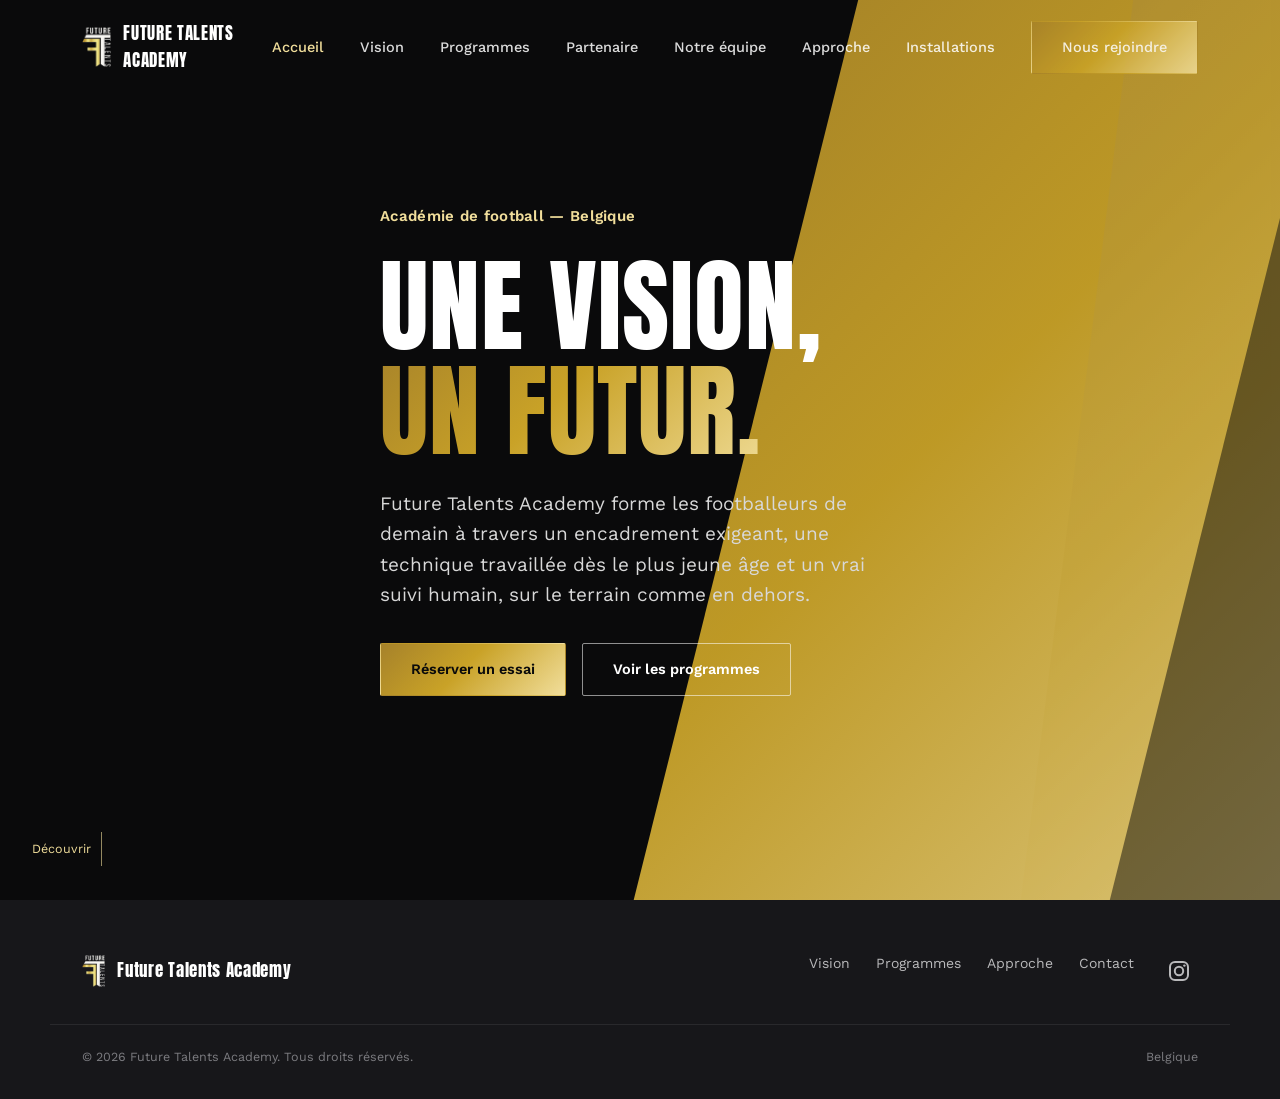
==== commit 6516a222: "Add files via upload" ====
--- a/index.html
+++ b/index.html
@@ -9,7 +9,6 @@
 <link rel="preconnect" href="https://fonts.gstatic.com" crossorigin>
 <link href="https://fonts.googleapis.com/css2?family=Anton&family=Work+Sans:ital,wght@0,400;0,500;0,600;0,700;1,400&display=swap" rel="stylesheet">
 <link rel="stylesheet" href="styles.css">
-
 </head>
 <body>
 
@@ -28,8 +27,7 @@
       <a href="approche.html">Approche</a>
       <a href="installations.html">Installations</a>
       <a href="contact.html" class="btn btn-gold">Nous rejoindre</a>
-      <a href="boutique.html" class="btn btn-gold">Boutique</a>
-</nav>
+    </nav>
     <button class="nav-toggle" id="navToggle" aria-label="Ouvrir le menu" aria-expanded="false">
       <span></span><span></span><span></span>
     </button>
